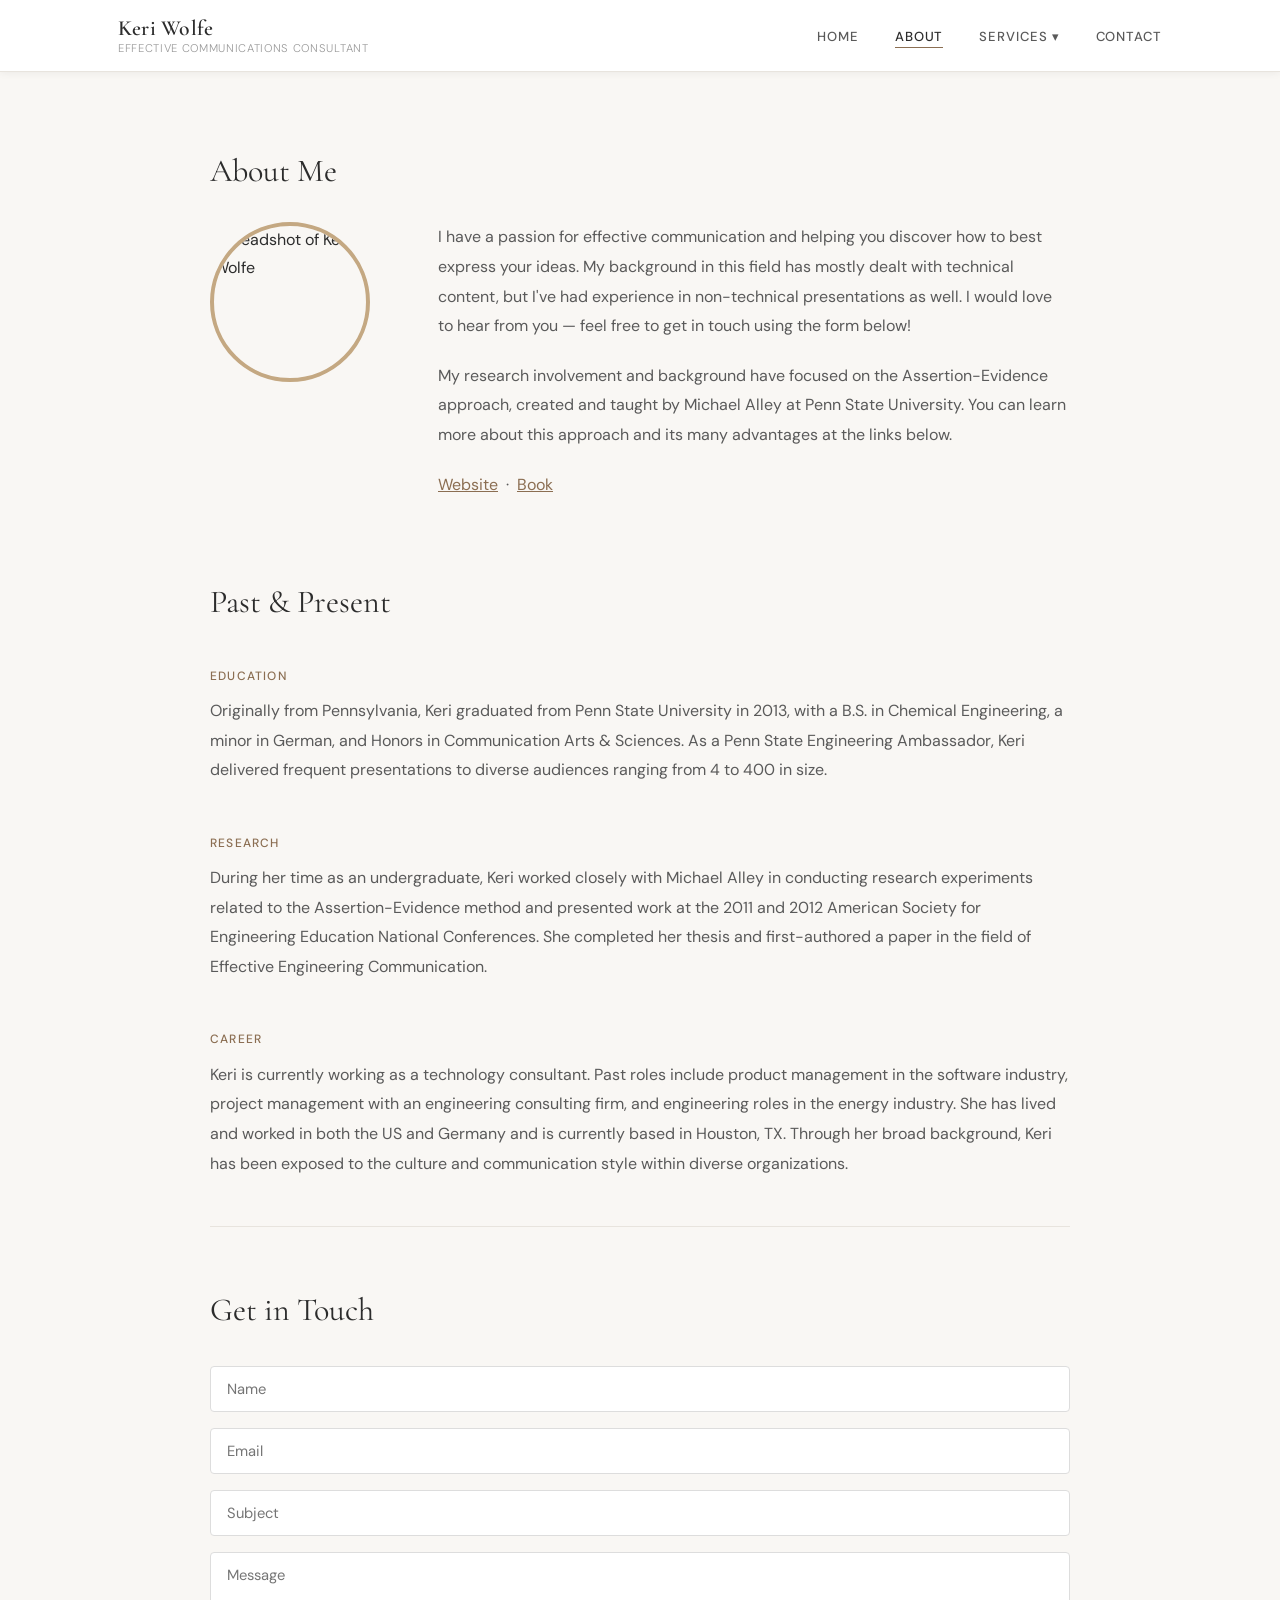
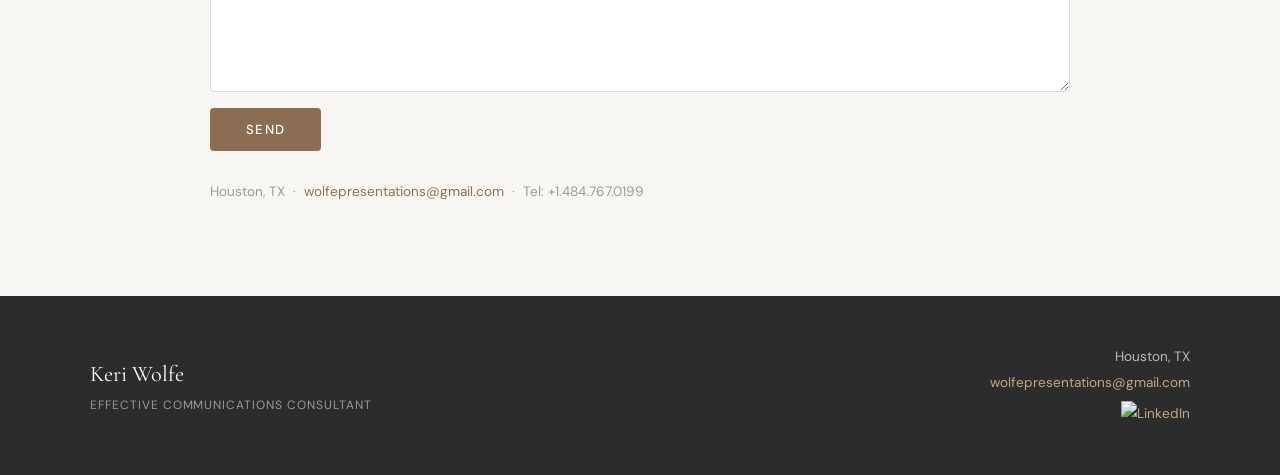
==== about.html @ 37415c22 "Add files via upload" ====
<!DOCTYPE html>
<html lang="en">
<head>
  <meta charset="UTF-8" />
  <meta name="viewport" content="width=device-width, initial-scale=1.0"/>
  <title>About | Keri Wolfe</title>
  <link rel="preconnect" href="https://fonts.googleapis.com">
  <link href="https://fonts.googleapis.com/css2?family=Cormorant+Garamond:ital,wght@0,300;0,400;0,600;1,300;1,400&family=DM+Sans:wght@300;400;500&display=swap" rel="stylesheet">
  <link rel="stylesheet" href="style.css">
</head>
<body>

  <nav id="navbar">
    <div class="nav-inner">
      <a href="index.html" class="nav-brand">
        <span class="brand-name">Keri Wolfe</span>
        <span class="brand-tagline">Effective communications consultant</span>
      </a>
      <button class="hamburger" id="hamburger" aria-label="Toggle menu">&#9776;</button>
      <ul class="nav-links" id="nav-links">
        <li><a href="index.html">Home</a></li>
        <li><a href="about.html" class="active">About</a></li>
        <li class="dropdown">
          <a href="services.html">Services ▾</a>
          <ul class="dropdown-menu">
            <li><a href="workshops.html">Workshops</a></li>
            <li><a href="presentation-creation.html">Presentation Creation</a></li>
            <li><a href="slide-makeovers.html">Slide Makeovers</a></li>
          </ul>
        </li>
        <li><a href="contact.html">Contact</a></li>
      </ul>
    </div>
  </nav>

  <div style="margin-top: var(--nav-height);"></div>

  <main class="container page-content">
    <h2>About Me</h2>

    <div class="about-grid">
      <div>
        <img src="https://static.wixstatic.com/media/5cd1aa_509d4fd16a48475eb5dd1df3bbd1c419.jpg/v1/crop/x_352,y_408,w_177,h_176/fill/w_175,h_170,al_c,q_80,usm_0.66_1.00_0.01,enc_avif,quality_auto/5cd1aa_509d4fd16a48475eb5dd1df3bbd1c419.jpg" alt="Headshot of Keri Wolfe" />
      </div>
      <div>
        <p>I have a passion for effective communication and helping you discover how to best express your ideas. My background in this field has mostly dealt with technical content, but I've had experience in non-technical presentations as well. I would love to hear from you — feel free to get in touch using the form below!</p>
        <p style="margin-top:16px;">My research involvement and background have focused on the Assertion-Evidence approach, created and taught by Michael Alley at Penn State University. You can learn more about this approach and its many advantages at the links below.</p>
        <p style="margin-top:16px;">
          <a href="http://www.writing.engr.psu.edu/slides.html" target="_blank" class="text-link">Website</a> &nbsp;·&nbsp;
          <a href="http://amzn.com/1441982787" target="_blank" class="text-link">Book</a>
        </p>
      </div>
    </div>

    <h2 style="margin-bottom:36px;">Past &amp; Present</h2>

    <div class="section-block">
      <h4>Education</h4>
      <p>Originally from Pennsylvania, Keri graduated from Penn State University in 2013, with a B.S. in Chemical Engineering, a minor in German, and Honors in Communication Arts &amp; Sciences. As a Penn State Engineering Ambassador, Keri delivered frequent presentations to diverse audiences ranging from 4 to 400 in size.</p>
    </div>

    <div class="section-block">
      <h4>Research</h4>
      <p>During her time as an undergraduate, Keri worked closely with Michael Alley in conducting research experiments related to the Assertion-Evidence method and presented work at the 2011 and 2012 American Society for Engineering Education National Conferences. She completed her thesis and first-authored a paper in the field of Effective Engineering Communication.</p>
    </div>

    <div class="section-block">
      <h4>Career</h4>
      <p>Keri is currently working as a technology consultant. Past roles include product management in the software industry, project management with an engineering consulting firm, and engineering roles in the energy industry. She has lived and worked in both the US and Germany and is currently based in Houston, TX. Through her broad background, Keri has been exposed to the culture and communication style within diverse organizations.</p>
    </div>

    <div style="border-top: 1px solid #e8e4de; padding-top: 56px; margin-top: 16px;">
      <h2 style="margin-bottom:28px;">Get in Touch</h2>
      <form class="contact-form" id="contact-form" onsubmit="handleSubmit(event)">
        <input type="text" name="name" placeholder="Name" required />
        <input type="email" name="email" placeholder="Email" required />
        <input type="text" name="subject" placeholder="Subject" />
        <textarea name="message" placeholder="Message" required></textarea>
        <div class="form-success" id="form-success">✓ Message received! I'll be in touch soon.</div>
        <button type="submit" class="btn">Send</button>
      </form>
      <p style="margin-top:28px; color:var(--light); font-size:0.85rem;">
        Houston, TX &nbsp;·&nbsp; <a href="mailto:wolfepresentations@gmail.com" style="color:var(--accent);">wolfepresentations@gmail.com</a> &nbsp;·&nbsp; Tel: +1.484.767.0199
      </p>
    </div>
  </main>

  <footer>
    <div class="footer-inner">
      <div class="footer-brand">
        <p class="footer-name">Keri Wolfe</p>
        <p class="footer-title">Effective Communications Consultant</p>
      </div>
      <div class="footer-info">
        <p>Houston, TX</p>
        <p><a href="mailto:wolfepresentations@gmail.com">wolfepresentations@gmail.com</a></p>
        <a href="https://www.linkedin.com/in/keriwolfe" target="_blank" rel="noopener" class="linkedin-link">
          <img src="https://static.wixstatic.com/media/48a2a42b19814efaa824450f23e8a253.png/v1/fill/w_30,h_30,al_c,q_85,usm_0.66_1.00_0.01,enc_avif,quality_auto/48a2a42b19814efaa824450f23e8a253.png" alt="LinkedIn" width="24" height="24" />
        </a>
      </div>
    </div>
  </footer>

  <script src="nav.js"></script>
  <script>
    function handleSubmit(e) {
      e.preventDefault();
      document.getElementById('form-success').style.display = 'block';
      e.target.reset();
    }
  </script>
</body>
</html>
---- style.css ----
/* =============================================
   Keri Wolfe – Global Styles
   ============================================= */

*, *::before, *::after { box-sizing: border-box; margin: 0; padding: 0; }

:root {
  --cream: #f9f7f4;
  --charcoal: #2c2c2c;
  --mid: #5a5a5a;
  --light: #9a9a9a;
  --accent: #8b6e52;
  --accent-light: #c4a882;
  --white: #ffffff;
  --nav-height: 72px;
  --ff-display: 'Cormorant Garamond', Georgia, serif;
  --ff-body: 'DM Sans', sans-serif;
}

html { scroll-behavior: smooth; }

body {
  font-family: var(--ff-body);
  color: var(--charcoal);
  background: var(--cream);
  font-size: 16px;
  line-height: 1.7;
}

a { color: inherit; text-decoration: none; }
img { max-width: 100%; display: block; }

.container {
  max-width: 860px;
  margin: 0 auto;
  padding: 0 24px;
}

/* =============================================
   NAVBAR
   ============================================= */

#navbar {
  position: fixed;
  top: 0; left: 0; right: 0;
  height: var(--nav-height);
  background: var(--white);
  border-bottom: 1px solid #e8e4de;
  z-index: 1000;
  box-shadow: 0 1px 8px rgba(0,0,0,0.06);
}

.nav-inner {
  max-width: 1100px;
  margin: 0 auto;
  padding: 0 28px;
  height: 100%;
  display: flex;
  align-items: center;
  justify-content: space-between;
}

.nav-brand {
  display: flex;
  flex-direction: column;
  line-height: 1.2;
}
.brand-name {
  font-family: var(--ff-display);
  font-size: 1.35rem;
  font-weight: 600;
  color: var(--charcoal);
  letter-spacing: 0.01em;
}
.brand-tagline {
  font-size: 0.7rem;
  color: var(--light);
  font-weight: 300;
  letter-spacing: 0.06em;
  text-transform: uppercase;
}

.nav-links {
  list-style: none;
  display: flex;
  gap: 36px;
  align-items: center;
}
.nav-links a {
  font-size: 0.82rem;
  font-weight: 500;
  letter-spacing: 0.07em;
  text-transform: uppercase;
  color: var(--mid);
  transition: color 0.2s;
  position: relative;
}
.nav-links a::after {
  content: '';
  position: absolute;
  bottom: -3px; left: 0;
  width: 0; height: 1px;
  background: var(--accent);
  transition: width 0.25s;
}
.nav-links a:hover, .nav-links a.active {
  color: var(--charcoal);
}
.nav-links a:hover::after, .nav-links a.active::after {
  width: 100%;
}

/* Dropdown */
.dropdown { position: relative; }
.dropdown-menu {
  display: none;
  position: absolute;
  top: calc(100% + 12px);
  left: -16px;
  background: var(--white);
  border: 1px solid #e8e4de;
  border-radius: 4px;
  min-width: 200px;
  box-shadow: 0 4px 20px rgba(0,0,0,0.08);
  list-style: none;
  padding: 8px 0;
  z-index: 100;
}
.dropdown-menu li a {
  display: block;
  padding: 8px 20px;
  font-size: 0.8rem;
  letter-spacing: 0.05em;
}
.dropdown-menu li a::after { display: none; }
.dropdown-menu li a:hover { background: var(--cream); color: var(--charcoal); }
.dropdown:hover .dropdown-menu { display: block; }

/* Hamburger */
.hamburger {
  display: none;
  background: none;
  border: none;
  font-size: 1.4rem;
  cursor: pointer;
  color: var(--charcoal);
}

/* =============================================
   HERO
   ============================================= */

.hero {
  margin-top: var(--nav-height);
  position: relative;
  height: 520px;
  overflow: hidden;
}
.hero-image-wrap {
  position: absolute;
  inset: 0;
}
.hero-image-wrap img {
  width: 100%; height: 100%;
  object-fit: cover;
  object-position: center;
}
.hero-overlay {
  position: absolute;
  inset: 0;
  background: linear-gradient(to bottom, rgba(0,0,0,0.28) 0%, rgba(0,0,0,0.55) 100%);
}
.hero-text {
  position: absolute;
  inset: 0;
  display: flex;
  align-items: center;
  justify-content: center;
  text-align: center;
}
.hero-text h1 {
  font-family: var(--ff-display);
  font-size: clamp(2.8rem, 6vw, 5rem);
  font-weight: 300;
  color: var(--white);
  letter-spacing: 0.02em;
  line-height: 1.1;
  text-shadow: 0 2px 12px rgba(0,0,0,0.3);
}
.hero-text h1 em {
  font-style: italic;
  color: var(--accent-light);
}

/* =============================================
   PAGE HEADER (inner pages)
   ============================================= */

.page-header {
  margin-top: var(--nav-height);
  position: relative;
  height: 300px;
  overflow: hidden;
}
.page-header img {
  width: 100%; height: 100%;
  object-fit: cover;
}
.page-header-overlay {
  position: absolute; inset: 0;
  background: rgba(0,0,0,0.45);
  display: flex;
  align-items: center;
  justify-content: center;
}
.page-header-overlay h1 {
  font-family: var(--ff-display);
  font-size: clamp(2rem, 5vw, 3.5rem);
  font-weight: 300;
  color: var(--white);
  letter-spacing: 0.04em;
}

/* =============================================
   SECTIONS
   ============================================= */

.intro {
  padding: 64px 0;
  text-align: center;
}
.intro p {
  font-size: 1.08rem;
  color: var(--mid);
  max-width: 700px;
  margin: 0 auto;
  line-height: 1.85;
}

.what-i-do {
  padding: 0 0 72px;
  text-align: center;
}
.what-i-do h2 {
  font-family: var(--ff-display);
  font-size: 2rem;
  font-weight: 400;
  margin-bottom: 20px;
  color: var(--charcoal);
}
.what-i-do p {
  color: var(--mid);
  line-height: 1.85;
}

/* Service Cards */
.service-cards {
  background: var(--white);
  padding: 72px 24px;
}
.cards-grid {
  display: grid;
  grid-template-columns: repeat(3, 1fr);
  gap: 28px;
}
.card {
  display: block;
  border-radius: 4px;
  overflow: hidden;
  box-shadow: 0 2px 12px rgba(0,0,0,0.07);
  transition: transform 0.25s, box-shadow 0.25s;
  background: var(--white);
}
.card:hover {
  transform: translateY(-4px);
  box-shadow: 0 8px 28px rgba(0,0,0,0.12);
}
.card img {
  width: 100%;
  height: 180px;
  object-fit: cover;
}
.card span {
  display: block;
  padding: 14px 18px;
  font-size: 0.82rem;
  font-weight: 500;
  letter-spacing: 0.07em;
  text-transform: uppercase;
  color: var(--charcoal);
  text-align: center;
}

/* =============================================
   INNER PAGE CONTENT
   ============================================= */

.page-content {
  padding: 72px 0;
}
.page-content h2 {
  font-family: var(--ff-display);
  font-size: 2rem;
  font-weight: 400;
  margin-bottom: 24px;
}
.page-content p {
  color: var(--mid);
  line-height: 1.85;
  margin-bottom: 20px;
}
.page-content a.text-link {
  color: var(--accent);
  text-decoration: underline;
}

/* Pullquote */
.pullquote {
  border-left: 3px solid var(--accent-light);
  padding: 20px 28px;
  margin: 40px 0;
  background: var(--white);
  border-radius: 0 4px 4px 0;
}
.pullquote p {
  font-family: var(--ff-display);
  font-size: 1.2rem;
  font-style: italic;
  color: var(--charcoal);
  margin: 0 0 8px;
  line-height: 1.6;
}
.pullquote cite {
  font-size: 0.78rem;
  color: var(--light);
  letter-spacing: 0.05em;
  text-transform: uppercase;
}

/* About layout */
.about-grid {
  display: grid;
  grid-template-columns: 180px 1fr;
  gap: 48px;
  align-items: start;
  margin-bottom: 56px;
}
.about-grid img {
  border-radius: 50%;
  width: 160px;
  height: 160px;
  object-fit: cover;
  border: 4px solid var(--accent-light);
}
.section-block {
  margin-bottom: 48px;
}
.section-block h3 {
  font-family: var(--ff-display);
  font-size: 1.4rem;
  font-weight: 400;
  margin-bottom: 6px;
  color: var(--charcoal);
}
.section-block h4 {
  font-size: 0.75rem;
  letter-spacing: 0.1em;
  text-transform: uppercase;
  color: var(--accent);
  margin-bottom: 10px;
  font-weight: 500;
}
.section-block p {
  color: var(--mid);
  line-height: 1.85;
}

/* Services overview */
.services-grid {
  display: grid;
  grid-template-columns: repeat(3, 1fr);
  gap: 24px;
  margin-top: 40px;
}
.service-tile {
  background: var(--white);
  border-radius: 4px;
  overflow: hidden;
  box-shadow: 0 2px 12px rgba(0,0,0,0.07);
  transition: transform 0.25s, box-shadow 0.25s;
}
.service-tile:hover {
  transform: translateY(-4px);
  box-shadow: 0 8px 24px rgba(0,0,0,0.11);
}
.service-tile img {
  width: 100%; height: 160px;
  object-fit: cover;
}
.service-tile-body {
  padding: 18px;
}
.service-tile-body h3 {
  font-family: var(--ff-display);
  font-size: 1.1rem;
  font-weight: 600;
  margin-bottom: 6px;
}
.service-tile-body a {
  font-size: 0.78rem;
  color: var(--accent);
  text-transform: uppercase;
  letter-spacing: 0.07em;
  font-weight: 500;
}

/* Slide makeovers before/after */
.makeover-wrap {
  display: grid;
  grid-template-columns: 1fr 1fr;
  gap: 24px;
  margin-top: 32px;
}
.makeover-box {
  background: var(--white);
  border-radius: 4px;
  padding: 20px;
  box-shadow: 0 2px 12px rgba(0,0,0,0.07);
}
.makeover-box h4 {
  font-size: 0.75rem;
  text-transform: uppercase;
  letter-spacing: 0.1em;
  color: var(--accent);
  margin-bottom: 12px;
  font-weight: 500;
}
.makeover-box img {
  width: 100%;
  border-radius: 2px;
}

/* =============================================
   CONTACT PAGE
   ============================================= */

.contact-layout {
  display: grid;
  grid-template-columns: 1fr 1.6fr;
  gap: 64px;
  padding: 72px 0;
}
.contact-info h2 {
  font-family: var(--ff-display);
  font-size: 2rem;
  font-weight: 400;
  margin-bottom: 20px;
}
.contact-info p {
  color: var(--mid);
  line-height: 1.85;
  margin-bottom: 24px;
}
.contact-detail {
  font-size: 0.9rem;
  color: var(--mid);
  margin-bottom: 8px;
}
.contact-detail a { color: var(--accent); }

.contact-form {
  display: flex;
  flex-direction: column;
  gap: 16px;
}
.contact-form input,
.contact-form textarea {
  width: 100%;
  padding: 12px 16px;
  border: 1px solid #ddd;
  border-radius: 4px;
  font-family: var(--ff-body);
  font-size: 0.92rem;
  background: var(--white);
  color: var(--charcoal);
  transition: border-color 0.2s;
  outline: none;
}
.contact-form input:focus,
.contact-form textarea:focus {
  border-color: var(--accent);
}
.contact-form textarea { min-height: 140px; resize: vertical; }
.btn {
  display: inline-block;
  background: var(--accent);
  color: var(--white);
  padding: 13px 36px;
  border: none;
  border-radius: 4px;
  font-family: var(--ff-body);
  font-size: 0.82rem;
  font-weight: 500;
  letter-spacing: 0.1em;
  text-transform: uppercase;
  cursor: pointer;
  transition: background 0.2s;
  width: fit-content;
}
.btn:hover { background: #7a5e42; }
.form-success {
  display: none;
  color: #4a7c59;
  font-size: 0.9rem;
  font-weight: 500;
  padding: 12px;
  background: #eef6f1;
  border-radius: 4px;
}

/* =============================================
   FOOTER
   ============================================= */

footer {
  background: var(--charcoal);
  color: var(--white);
  padding: 48px 28px;
}
.footer-inner {
  max-width: 1100px;
  margin: 0 auto;
  display: flex;
  justify-content: space-between;
  align-items: center;
  flex-wrap: wrap;
  gap: 24px;
}
.footer-name {
  font-family: var(--ff-display);
  font-size: 1.4rem;
  font-weight: 400;
  margin-bottom: 2px;
}
.footer-title {
  font-size: 0.75rem;
  color: var(--light);
  text-transform: uppercase;
  letter-spacing: 0.08em;
}
.footer-info {
  text-align: right;
  font-size: 0.85rem;
  color: #bbb;
  line-height: 1.9;
}
.footer-info a { color: var(--accent-light); }
.linkedin-link img { display: inline; margin-top: 6px; }

/* =============================================
   RESPONSIVE
   ============================================= */

@media (max-width: 768px) {
  .hamburger { display: block; }
  .nav-links {
    display: none;
    flex-direction: column;
    position: absolute;
    top: var(--nav-height);
    left: 0; right: 0;
    background: var(--white);
    border-top: 1px solid #e8e4de;
    padding: 20px 28px 28px;
    gap: 16px;
    align-items: flex-start;
    box-shadow: 0 8px 20px rgba(0,0,0,0.08);
  }
  .nav-links.open { display: flex; }
  .dropdown-menu {
    position: static;
    box-shadow: none;
    border: none;
    padding: 6px 12px;
  }
  .dropdown:hover .dropdown-menu { display: none; }
  .dropdown.open .dropdown-menu { display: block; }

  .cards-grid, .services-grid {
    grid-template-columns: 1fr;
  }
  .about-grid {
    grid-template-columns: 1fr;
    text-align: center;
  }
  .about-grid img { margin: 0 auto; }
  .contact-layout {
    grid-template-columns: 1fr;
    gap: 40px;
  }
  .footer-info { text-align: left; }
  .makeover-wrap { grid-template-columns: 1fr; }
}
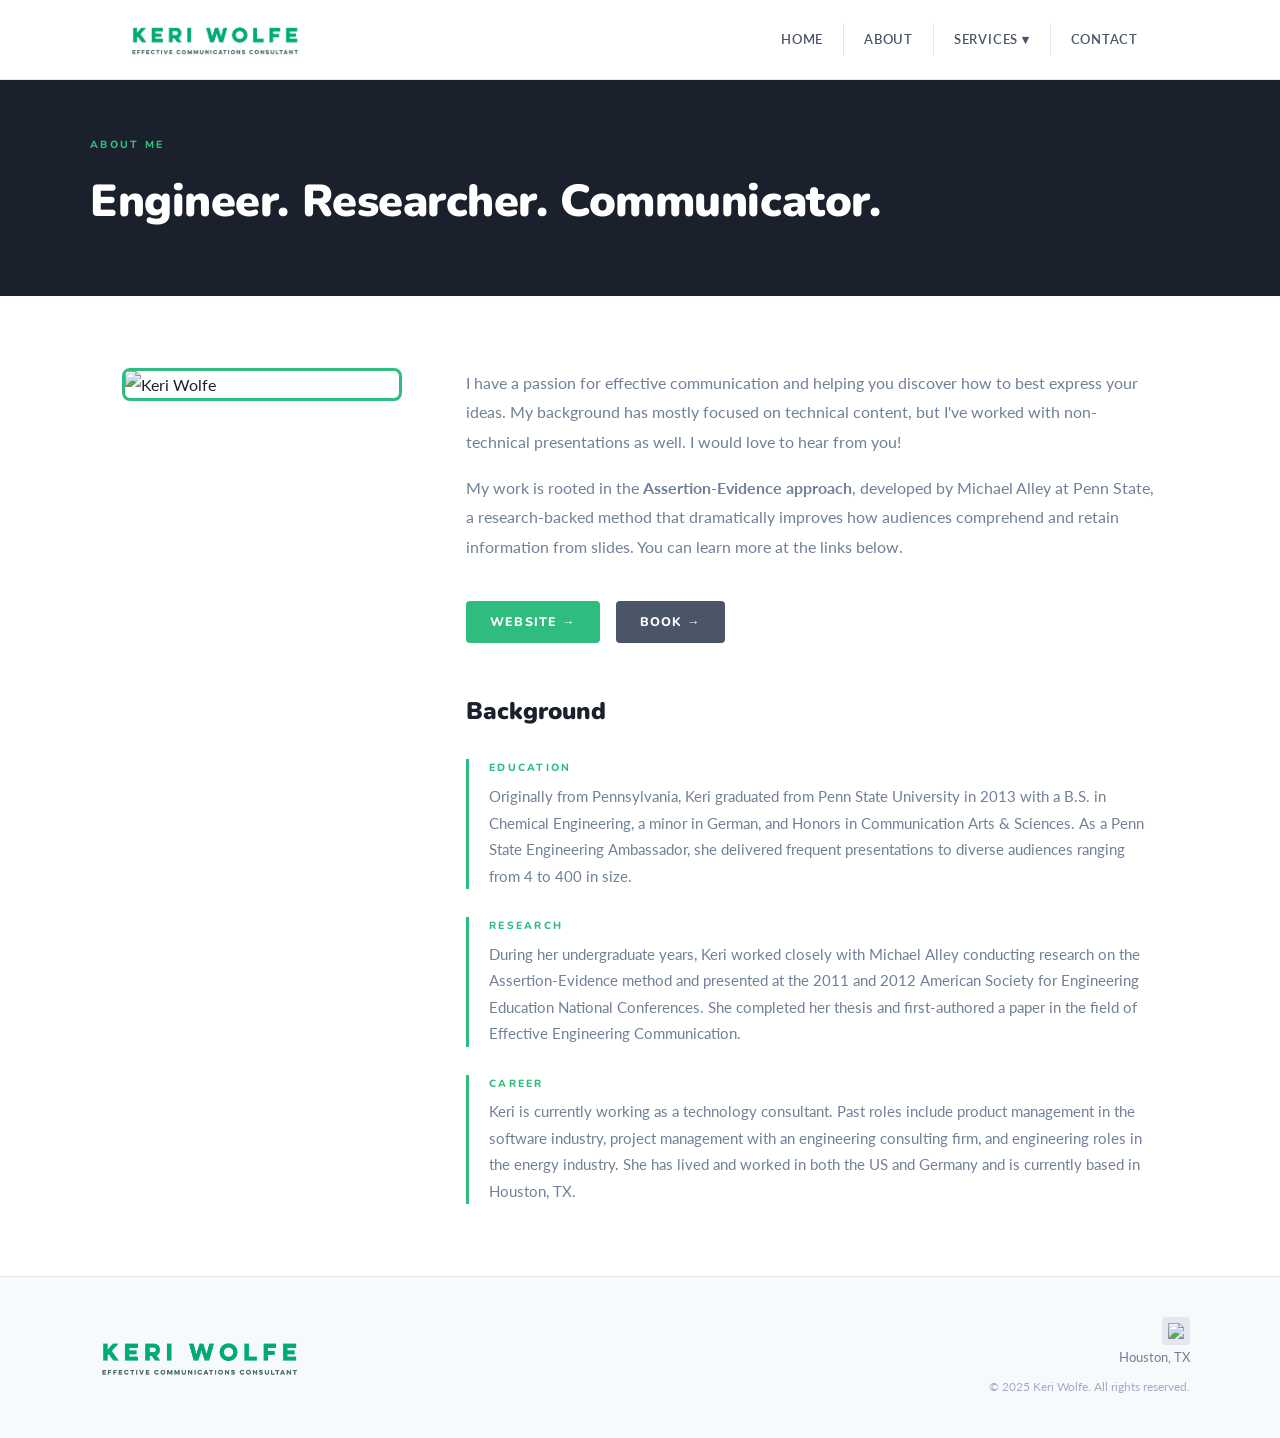
==== commit 08e06e7d: "Add files via upload" ====
--- a/about.html
+++ b/about.html
@@ -1,113 +1,85 @@
 <!DOCTYPE html>
 <html lang="en">
 <head>
-  <meta charset="UTF-8" />
-  <meta name="viewport" content="width=device-width, initial-scale=1.0"/>
-  <title>About | Keri Wolfe</title>
-  <link rel="preconnect" href="https://fonts.googleapis.com">
-  <link href="https://fonts.googleapis.com/css2?family=Cormorant+Garamond:ital,wght@0,300;0,400;0,600;1,300;1,400&family=DM+Sans:wght@300;400;500&display=swap" rel="stylesheet">
-  <link rel="stylesheet" href="style.css">
+<meta charset="UTF-8"/>
+<meta name="viewport" content="width=device-width, initial-scale=1.0"/>
+<title>About | Keri Wolfe</title>
+<link href="https://fonts.googleapis.com/css2?family=Nunito:wght@400;600;700;800;900&family=Lato:ital,wght@0,300;0,400;0,700;1,300&display=swap" rel="stylesheet">
+<link rel="stylesheet" href="/style.css">
 </head>
 <body>
+<nav id="nav">
+  <div class="nav-wrap">
+    <a href="/index.html"><img src="/logo.png" alt="Keri Wolfe" style="height:44px;width:auto;display:block"/></a>
+    <button class="hamburger" id="hamburger">&#9776;</button>
+    <ul class="nav-links" id="nav-links">
+      <li><a href="/index.html">Home</a></li>
+      <li><a href="/about.html">About</a></li>
+      <li class="dropdown">
+        <a href="/services.html">Services &#9662;</a>
+        <ul class="dropdown-menu">
+          <li><a href="/workshops.html">Workshops</a></li>
+          <li><a href="/presentation-creation.html">Presentation Creation</a></li>
+          <li><a href="/slide-makeovers.html">Slide Makeovers</a></li>
+        </ul>
+      </li>
+      <li><a href="/contact.html">Contact</a></li>
+    </ul>
+  </div>
+</nav>
 
-  <nav id="navbar">
-    <div class="nav-inner">
-      <a href="index.html" class="nav-brand">
-        <span class="brand-name">Keri Wolfe</span>
-        <span class="brand-tagline">Effective communications consultant</span>
-      </a>
-      <button class="hamburger" id="hamburger" aria-label="Toggle menu">&#9776;</button>
-      <ul class="nav-links" id="nav-links">
-        <li><a href="index.html">Home</a></li>
-        <li><a href="about.html" class="active">About</a></li>
-        <li class="dropdown">
-          <a href="services.html">Services ▾</a>
-          <ul class="dropdown-menu">
-            <li><a href="workshops.html">Workshops</a></li>
-            <li><a href="presentation-creation.html">Presentation Creation</a></li>
-            <li><a href="slide-makeovers.html">Slide Makeovers</a></li>
-          </ul>
-        </li>
-        <li><a href="contact.html">Contact</a></li>
-      </ul>
+<div class="page-hero">
+  <div class="page-hero-content">
+    <div class="section-label">About Me</div>
+    <h1 class="page-title">Engineer. Researcher. Communicator.</h1>
+  </div>
+</div>
+
+<section style="padding:72px 32px;max-width:1100px;margin:0 auto;display:grid;grid-template-columns:280px 1fr;gap:64px;align-items:start">
+  <div>
+    <img src="https://static.wixstatic.com/media/5cd1aa_509d4fd16a48475eb5dd1df3bbd1c419.jpg/v1/crop/x_352,y_408,w_177,h_176/fill/w_175,h_170,al_c,q_80,usm_0.66_1.00_0.01,enc_avif,quality_auto/5cd1aa_509d4fd16a48475eb5dd1df3bbd1c419.jpg" alt="Keri Wolfe" style="width:100%;border-radius:8px;border:3px solid var(--green)"/>
+  </div>
+  <div>
+    <p style="font-size:1rem;color:var(--mid);line-height:1.85;margin-bottom:16px">I have a passion for effective communication and helping you discover how to best express your ideas. My background has mostly focused on technical content, but I've worked with non-technical presentations as well. I would love to hear from you!</p>
+    <p style="font-size:1rem;color:var(--mid);line-height:1.85;margin-bottom:40px">My work is rooted in the <strong>Assertion-Evidence approach</strong>, developed by Michael Alley at Penn State, a research-backed method that dramatically improves how audiences comprehend and retain information from slides. You can learn more at the links below.</p>
+    <div style="display:flex;gap:16px;flex-wrap:wrap;margin-bottom:48px">
+      <a href="http://www.writing.engr.psu.edu/slides.html" target="_blank" class="btn-primary" style="font-size:0.78rem;padding:10px 24px">Website &rarr;</a>
+      <a href="http://amzn.com/1441982787" target="_blank" class="btn-primary" style="font-size:0.78rem;padding:10px 24px;background:var(--slate)">Book &rarr;</a>
     </div>
-  </nav>
 
-  <div style="margin-top: var(--nav-height);"></div>
+    <h2 style="font-family:'Nunito',sans-serif;font-size:1.5rem;font-weight:900;color:var(--charcoal);margin-bottom:28px">Background</h2>
 
-  <main class="container page-content">
-    <h2>About Me</h2>
-
-    <div class="about-grid">
-      <div>
-        <img src="https://static.wixstatic.com/media/5cd1aa_509d4fd16a48475eb5dd1df3bbd1c419.jpg/v1/crop/x_352,y_408,w_177,h_176/fill/w_175,h_170,al_c,q_80,usm_0.66_1.00_0.01,enc_avif,quality_auto/5cd1aa_509d4fd16a48475eb5dd1df3bbd1c419.jpg" alt="Headshot of Keri Wolfe" />
+    <div style="display:flex;flex-direction:column;gap:28px">
+      <div style="padding-left:20px;border-left:3px solid var(--green)">
+        <div class="section-label" style="margin-bottom:6px">Education</div>
+        <p style="font-size:0.92rem;color:var(--mid);line-height:1.8">Originally from Pennsylvania, Keri graduated from Penn State University in 2013 with a B.S. in Chemical Engineering, a minor in German, and Honors in Communication Arts &amp; Sciences. As a Penn State Engineering Ambassador, she delivered frequent presentations to diverse audiences ranging from 4 to 400 in size.</p>
       </div>
-      <div>
-        <p>I have a passion for effective communication and helping you discover how to best express your ideas. My background in this field has mostly dealt with technical content, but I've had experience in non-technical presentations as well. I would love to hear from you — feel free to get in touch using the form below!</p>
-        <p style="margin-top:16px;">My research involvement and background have focused on the Assertion-Evidence approach, created and taught by Michael Alley at Penn State University. You can learn more about this approach and its many advantages at the links below.</p>
-        <p style="margin-top:16px;">
-          <a href="http://www.writing.engr.psu.edu/slides.html" target="_blank" class="text-link">Website</a> &nbsp;·&nbsp;
-          <a href="http://amzn.com/1441982787" target="_blank" class="text-link">Book</a>
-        </p>
+      <div style="padding-left:20px;border-left:3px solid var(--green)">
+        <div class="section-label" style="margin-bottom:6px">Research</div>
+        <p style="font-size:0.92rem;color:var(--mid);line-height:1.8">During her undergraduate years, Keri worked closely with Michael Alley conducting research on the Assertion-Evidence method and presented at the 2011 and 2012 American Society for Engineering Education National Conferences. She completed her thesis and first-authored a paper in the field of Effective Engineering Communication.</p>
+      </div>
+      <div style="padding-left:20px;border-left:3px solid var(--green)">
+        <div class="section-label" style="margin-bottom:6px">Career</div>
+        <p style="font-size:0.92rem;color:var(--mid);line-height:1.8">Keri is currently working as a technology consultant. Past roles include product management in the software industry, project management with an engineering consulting firm, and engineering roles in the energy industry. She has lived and worked in both the US and Germany and is currently based in Houston, TX.</p>
       </div>
     </div>
+  </div>
+</section>
 
-    <h2 style="margin-bottom:36px;">Past &amp; Present</h2>
-
-    <div class="section-block">
-      <h4>Education</h4>
-      <p>Originally from Pennsylvania, Keri graduated from Penn State University in 2013, with a B.S. in Chemical Engineering, a minor in German, and Honors in Communication Arts &amp; Sciences. As a Penn State Engineering Ambassador, Keri delivered frequent presentations to diverse audiences ranging from 4 to 400 in size.</p>
-    </div>
-
-    <div class="section-block">
-      <h4>Research</h4>
-      <p>During her time as an undergraduate, Keri worked closely with Michael Alley in conducting research experiments related to the Assertion-Evidence method and presented work at the 2011 and 2012 American Society for Engineering Education National Conferences. She completed her thesis and first-authored a paper in the field of Effective Engineering Communication.</p>
-    </div>
-
-    <div class="section-block">
-      <h4>Career</h4>
-      <p>Keri is currently working as a technology consultant. Past roles include product management in the software industry, project management with an engineering consulting firm, and engineering roles in the energy industry. She has lived and worked in both the US and Germany and is currently based in Houston, TX. Through her broad background, Keri has been exposed to the culture and communication style within diverse organizations.</p>
-    </div>
-
-    <div style="border-top: 1px solid #e8e4de; padding-top: 56px; margin-top: 16px;">
-      <h2 style="margin-bottom:28px;">Get in Touch</h2>
-      <form class="contact-form" id="contact-form" onsubmit="handleSubmit(event)">
-        <input type="text" name="name" placeholder="Name" required />
-        <input type="email" name="email" placeholder="Email" required />
-        <input type="text" name="subject" placeholder="Subject" />
-        <textarea name="message" placeholder="Message" required></textarea>
-        <div class="form-success" id="form-success">✓ Message received! I'll be in touch soon.</div>
-        <button type="submit" class="btn">Send</button>
-      </form>
-      <p style="margin-top:28px; color:var(--light); font-size:0.85rem;">
-        Houston, TX &nbsp;·&nbsp; <a href="mailto:wolfepresentations@gmail.com" style="color:var(--accent);">wolfepresentations@gmail.com</a> &nbsp;·&nbsp; Tel: +1.484.767.0199
-      </p>
-    </div>
-  </main>
-
-  <footer>
-    <div class="footer-inner">
-      <div class="footer-brand">
-        <p class="footer-name">Keri Wolfe</p>
-        <p class="footer-title">Effective Communications Consultant</p>
-      </div>
-      <div class="footer-info">
-        <p>Houston, TX</p>
-        <p><a href="mailto:wolfepresentations@gmail.com">wolfepresentations@gmail.com</a></p>
-        <a href="https://www.linkedin.com/in/keriwolfe" target="_blank" rel="noopener" class="linkedin-link">
-          <img src="https://static.wixstatic.com/media/48a2a42b19814efaa824450f23e8a253.png/v1/fill/w_30,h_30,al_c,q_85,usm_0.66_1.00_0.01,enc_avif,quality_auto/48a2a42b19814efaa824450f23e8a253.png" alt="LinkedIn" width="24" height="24" />
+<footer>
+  <div class="footer-wrap">
+    <a href="/index.html"><img src="/logo.png" alt="Keri Wolfe" style="height:52px;width:auto;display:block"/></a>
+    <div class="footer-right">
+      <div class="footer-li">
+        <a href="https://www.linkedin.com/in/keriwolfe" target="_blank" class="li-icon">
+          <img src="https://static.wixstatic.com/media/48a2a42b19814efaa824450f23e8a253.png/v1/fill/w_30,h_30,al_c,q_85,usm_0.66_1.00_0.01,enc_avif,quality_auto/48a2a42b19814efaa824450f23e8a253.png" alt="LinkedIn"/>
         </a>
       </div>
+      <div>Houston, TX</div>
+      <div style="margin-top:6px;color:var(--light);font-size:0.72rem">&copy; 2025 Keri Wolfe. All rights reserved.</div>
     </div>
-  </footer>
-
-  <script src="nav.js"></script>
-  <script>
-    function handleSubmit(e) {
-      e.preventDefault();
-      document.getElementById('form-success').style.display = 'block';
-      e.target.reset();
-    }
-  </script>
+  </div>
+</footer>
+<script src="/nav.js"></script>
 </body>
 </html>
--- a/style.css
+++ b/style.css
@@ -1,603 +1,159 @@
-/* =============================================
-   Keri Wolfe – Global Styles
-   ============================================= */
 
-*, *::before, *::after { box-sizing: border-box; margin: 0; padding: 0; }
+*,*::before,*::after{box-sizing:border-box;margin:0;padding:0}
+:root{
+  --green:#2ebd7e;
+  --green-dark:#25a46c;
+  --green-light:#e8f8f0;
+  --slate:#4a5568;
+  --charcoal:#1a202c;
+  --mid:#718096;
+  --light:#a0aec0;
+  --border:#e2e8f0;
+  --bg:#ffffff;
+  --bg2:#f7fafc;
+  --nav-h:80px;
+}
+html{scroll-behavior:smooth}
+body{font-family:'Lato',sans-serif;color:var(--charcoal);background:var(--bg);font-size:16px;line-height:1.7}
+a{color:inherit;text-decoration:none}
+img{max-width:100%;display:block}
 
-:root {
-  --cream: #f9f7f4;
-  --charcoal: #2c2c2c;
-  --mid: #5a5a5a;
-  --light: #9a9a9a;
-  --accent: #8b6e52;
-  --accent-light: #c4a882;
-  --white: #ffffff;
-  --nav-height: 72px;
-  --ff-display: 'Cormorant Garamond', Georgia, serif;
-  --ff-body: 'DM Sans', sans-serif;
+/*  NAV  */
+#nav{position:fixed;top:0;left:0;right:0;height:var(--nav-h);background:rgba(255,255,255,0.97);backdrop-filter:blur(8px);border-bottom:1px solid var(--border);z-index:100}
+.nav-wrap{max-width:1100px;margin:0 auto;padding:0 32px;height:100%;display:flex;align-items:center;justify-content:space-between}
+.logo{display:flex;flex-direction:column;gap:2px;cursor:pointer}
+.logo-name{font-family:'Nunito',sans-serif;font-size:1.55rem;font-weight:900;color:var(--green);letter-spacing:0.18em;text-transform:uppercase;line-height:1}
+.logo-sub{font-family:'Nunito',sans-serif;font-size:0.55rem;font-weight:700;color:var(--slate);letter-spacing:0.28em;text-transform:uppercase}
+.nav-links{display:flex;align-items:center;gap:0;list-style:none}
+.nav-links li{border-left:1px solid var(--border)}
+.nav-links li:first-child{border-left:none}
+.nav-links a{display:block;padding:6px 20px;font-size:0.8rem;font-weight:600;letter-spacing:0.06em;text-transform:uppercase;color:var(--slate);transition:color .2s}
+.nav-links a:hover,.nav-links a.active{color:var(--green)}
+.dropdown{position:relative}
+.dropdown-menu{display:none;position:absolute;top:calc(100% + 8px);left:0;background:#fff;border:1px solid var(--border);border-radius:6px;min-width:210px;box-shadow:0 8px 24px rgba(0,0,0,0.08);list-style:none;padding:6px 0;z-index:200}
+.dropdown-menu li{border:none}
+.dropdown-menu a{padding:10px 20px;font-size:0.78rem;color:var(--slate);display:block;letter-spacing:0.04em;text-transform:none;font-weight:400}
+.dropdown-menu a:hover{color:var(--green);background:var(--green-light)}
+.dropdown:hover .dropdown-menu{display:block}
+.hamburger{display:none;background:none;border:none;font-size:1.5rem;cursor:pointer;color:var(--charcoal)}
+
+/*  HERO  */
+.hero{margin-top:var(--nav-h);position:relative;height:520px;overflow:hidden}
+.hero img{width:100%;height:100%;object-fit:cover;object-position:center 30%}
+.hero-overlay{position:absolute;inset:0;background:linear-gradient(135deg,rgba(26,32,44,0.72) 0%,rgba(46,189,126,0.18) 100%)}
+.hero-content{position:absolute;inset:0;display:flex;flex-direction:column;justify-content:center;padding:0 64px}
+.hero-tag{display:inline-block;background:var(--green);color:#fff;font-family:'Nunito',sans-serif;font-size:0.65rem;font-weight:800;letter-spacing:0.2em;text-transform:uppercase;padding:6px 16px;border-radius:2px;margin-bottom:20px;width:fit-content}
+.hero-headline{font-family:'Nunito',sans-serif;font-size:clamp(2.2rem,5vw,3.8rem);font-weight:900;color:#fff;line-height:1.1;letter-spacing:-0.01em;max-width:580px}
+.hero-headline em{color:var(--green);font-style:normal}
+.hero-sub{margin-top:20px;color:rgba(255,255,255,0.82);font-size:1rem;font-weight:300;max-width:480px;line-height:1.7}
+.hero-cta{margin-top:32px;display:flex;gap:14px;flex-wrap:wrap}
+.btn-primary{background:var(--green);color:#fff;padding:13px 32px;border-radius:4px;font-family:'Nunito',sans-serif;font-size:0.82rem;font-weight:800;letter-spacing:0.1em;text-transform:uppercase;transition:background .2s,transform .15s;display:inline-block}
+.btn-primary:hover{background:var(--green-dark);transform:translateY(-1px)}
+.btn-outline{border:2px solid rgba(255,255,255,0.6);color:#fff;padding:11px 28px;border-radius:4px;font-family:'Nunito',sans-serif;font-size:0.82rem;font-weight:700;letter-spacing:0.1em;text-transform:uppercase;transition:border-color .2s,background .2s;display:inline-block}
+.btn-outline:hover{border-color:#fff;background:rgba(255,255,255,0.1)}
+
+/*  SERVICE CARDS  */
+.services-strip{background:var(--bg);padding:72px 32px}
+.section-label{font-family:'Nunito',sans-serif;font-size:0.65rem;font-weight:800;letter-spacing:0.22em;text-transform:uppercase;color:var(--green);margin-bottom:10px}
+.section-title{font-family:'Nunito',sans-serif;font-size:1.9rem;font-weight:900;color:var(--charcoal);letter-spacing:-0.01em;margin-bottom:48px}
+.cards{max-width:1100px;margin:0 auto;display:grid;grid-template-columns:repeat(3,1fr);gap:28px}
+.card{background:#fff;border:1px solid var(--border);border-radius:8px;overflow:hidden;transition:transform .25s,box-shadow .25s}
+.card:hover{transform:translateY(-5px);box-shadow:0 16px 40px rgba(46,189,126,0.12)}
+.card-img{height:200px;overflow:hidden}
+.card-img img{width:100%;height:100%;object-fit:cover;transition:transform .4s}
+.card:hover .card-img img{transform:scale(1.04)}
+.card-body{padding:24px}
+.card-icon{width:40px;height:40px;background:var(--green-light);border-radius:8px;display:flex;align-items:center;justify-content:center;font-size:1.1rem;margin-bottom:14px}
+.card-title{font-family:'Nunito',sans-serif;font-size:1.05rem;font-weight:800;color:var(--charcoal);margin-bottom:8px}
+.card-desc{font-size:0.88rem;color:var(--mid);line-height:1.7}
+.card-link{display:inline-block;margin-top:14px;font-size:0.78rem;font-weight:700;color:var(--green);letter-spacing:0.06em;text-transform:uppercase}
+.card-link:hover{text-decoration:underline}
+
+/*  ABOUT STRIP  */
+.about-strip{background:var(--bg2);padding:80px 32px}
+.about-inner{max-width:1100px;margin:0 auto;display:grid;grid-template-columns:1fr 1.4fr;gap:72px;align-items:center}
+.about-img-wrap{position:relative}
+.about-img-wrap img{border-radius:8px;width:100%;object-fit:cover;aspect-ratio:4/3}
+.about-accent{position:absolute;bottom:-16px;right:-16px;width:120px;height:120px;background:var(--green);border-radius:8px;z-index:-1}
+.about-text .section-label{margin-bottom:8px}
+.about-text h2{font-family:'Nunito',sans-serif;font-size:1.9rem;font-weight:900;color:var(--charcoal);letter-spacing:-0.01em;margin-bottom:20px;line-height:1.15}
+.about-text p{font-size:0.95rem;color:var(--mid);line-height:1.8;margin-bottom:16px}
+.about-creds{margin-top:28px;display:flex;flex-direction:column;gap:14px}
+
+
+.about-creds p{font-size:0.88rem;color:var(--mid);line-height:1.7}
+.about-creds strong{color:var(--charcoal);font-weight:700}
+
+/*  TESTIMONIAL  */
+.testimonial-strip{background:var(--green);padding:64px 32px;text-align:center}
+.testimonial-strip blockquote{max-width:760px;margin:0 auto;font-family:'Lato',sans-serif;font-size:1.25rem;font-style:italic;font-weight:300;color:#fff;line-height:1.7}
+.testimonial-strip cite{display:block;margin-top:20px;font-size:0.78rem;font-weight:700;letter-spacing:0.14em;text-transform:uppercase;color:rgba(255,255,255,0.7);font-style:normal}
+
+/*  CONTACT  */
+.contact-strip{background:var(--bg);padding:80px 32px}
+.contact-inner{max-width:1100px;margin:0 auto;display:grid;grid-template-columns:1fr 1.4fr;gap:72px;align-items:start}
+.contact-info h2{font-family:'Nunito',sans-serif;font-size:1.9rem;font-weight:900;color:var(--charcoal);letter-spacing:-0.01em;margin-bottom:16px}
+.contact-info p{font-size:0.92rem;color:var(--mid);line-height:1.8;margin-bottom:24px}
+.contact-detail{display:flex;align-items:baseline;gap:12px;font-size:0.88rem;color:var(--mid);margin-bottom:12px}
+.contact-detail a{color:var(--charcoal)}
+.contact-detail a:hover{color:var(--green)}
+.cd-label{font-family:'Nunito',sans-serif;font-size:0.65rem;font-weight:800;letter-spacing:0.14em;text-transform:uppercase;color:var(--green);min-width:70px;flex-shrink:0}
+.contact-form{display:flex;flex-direction:column;gap:14px}
+.form-row{display:grid;grid-template-columns:1fr 1fr;gap:14px}
+.contact-form input,.contact-form textarea,.contact-form select{width:100%;padding:12px 16px;border:1.5px solid var(--border);border-radius:4px;font-family:'Lato',sans-serif;font-size:0.9rem;color:var(--charcoal);background:#fff;outline:none;transition:border-color .2s}
+.contact-form input:focus,.contact-form textarea:focus{border-color:var(--green)}
+.contact-form textarea{min-height:130px;resize:vertical}
+.btn-submit{background:var(--green);color:#fff;padding:13px 36px;border:none;border-radius:4px;font-family:'Nunito',sans-serif;font-size:0.82rem;font-weight:800;letter-spacing:0.1em;text-transform:uppercase;cursor:pointer;transition:background .2s;align-self:flex-start}
+.btn-submit:hover{background:var(--green-dark)}
+.form-note{font-size:0.78rem;color:var(--light)}
+
+/*  FOOTER  */
+footer{background:var(--bg2);border-top:1px solid var(--border);padding:40px 32px}
+.footer-wrap{max-width:1100px;margin:0 auto;display:flex;justify-content:space-between;align-items:center;flex-wrap:wrap;gap:20px}
+.footer-logo .logo-name{font-size:1.1rem}
+.footer-logo .logo-sub{margin-top:3px}
+.footer-right{text-align:right;font-size:0.82rem;color:var(--mid);line-height:1.9}
+.footer-right a{color:var(--mid)}
+.footer-right a:hover{color:var(--green)}
+.footer-li{display:flex;align-items:center;gap:6px;justify-content:flex-end}
+.li-icon{width:28px;height:28px;background:var(--border);border-radius:4px;display:flex;align-items:center;justify-content:center}
+.li-icon img{width:16px;height:16px}
+
+/*  PAGE SECTIONS (inner pages, hidden in preview)  */
+.page-section{padding:72px 32px;max-width:1100px;margin:0 auto}
+.divider{height:1px;background:var(--border);margin:0 32px}
+
+/*  RESPONSIVE  */
+@media(max-width:768px){
+  .hamburger{display:block}
+  .nav-links{display:none;flex-direction:column;position:absolute;top:var(--nav-h);left:0;right:0;background:#fff;border-top:1px solid var(--border);padding:8px 0;box-shadow:0 8px 20px rgba(0,0,0,0.08)}
+  .nav-links.open{display:flex}
+  .nav-links li{border-left:none;border-top:1px solid var(--border)}
+  .nav-links li:first-child{border-top:none}
+  .dropdown-menu{position:static;box-shadow:none;border:none;border-top:1px solid var(--border);border-radius:0;padding:0;display:none}
+  .dropdown.open .dropdown-menu{display:block}
+  .dropdown-menu a{padding-left:32px}
+  .hero{height:420px}
+  .hero-content{padding:0 28px}
+  .cards{grid-template-columns:1fr}
+  .about-inner,.contact-inner{grid-template-columns:1fr}
+  .about-accent{display:none}
+  .form-row{grid-template-columns:1fr}
+  .footer-right{text-align:left}
+  .footer-li{justify-content:flex-start}
 }
 
-html { scroll-behavior: smooth; }
+/* PAGE HERO */
+.page-hero{margin-top:var(--nav-h);background:var(--charcoal);padding:56px 32px}
+.page-hero-content{max-width:1100px;margin:0 auto}
+.page-title{font-family:'Nunito',sans-serif;font-size:clamp(1.8rem,4vw,2.8rem);font-weight:900;color:#fff;letter-spacing:-0.01em;margin-top:8px}
 
-body {
-  font-family: var(--ff-body);
-  color: var(--charcoal);
-  background: var(--cream);
-  font-size: 16px;
-  line-height: 1.7;
+/* PULLQUOTE */
+.pullquote{border-left:4px solid var(--green);padding:16px 24px;margin:0 0 36px;background:var(--bg2);border-radius:0 6px 6px 0;font-size:1rem;font-style:italic;color:var(--slate);line-height:1.75}
+.pullquote cite{display:block;margin-top:10px;font-size:0.75rem;font-weight:700;font-style:normal;letter-spacing:0.1em;text-transform:uppercase;color:var(--light)}
+
+@media(max-width:768px){
+  section[style*="grid-template-columns:280px"]{grid-template-columns:1fr!important}
+  section[style*="grid-template-columns:220px"]{grid-template-columns:1fr!important}
+  .page-hero{padding:40px 20px}
 }
-
-a { color: inherit; text-decoration: none; }
-img { max-width: 100%; display: block; }
-
-.container {
-  max-width: 860px;
-  margin: 0 auto;
-  padding: 0 24px;
-}
-
-/* =============================================
-   NAVBAR
-   ============================================= */
-
-#navbar {
-  position: fixed;
-  top: 0; left: 0; right: 0;
-  height: var(--nav-height);
-  background: var(--white);
-  border-bottom: 1px solid #e8e4de;
-  z-index: 1000;
-  box-shadow: 0 1px 8px rgba(0,0,0,0.06);
-}
-
-.nav-inner {
-  max-width: 1100px;
-  margin: 0 auto;
-  padding: 0 28px;
-  height: 100%;
-  display: flex;
-  align-items: center;
-  justify-content: space-between;
-}
-
-.nav-brand {
-  display: flex;
-  flex-direction: column;
-  line-height: 1.2;
-}
-.brand-name {
-  font-family: var(--ff-display);
-  font-size: 1.35rem;
-  font-weight: 600;
-  color: var(--charcoal);
-  letter-spacing: 0.01em;
-}
-.brand-tagline {
-  font-size: 0.7rem;
-  color: var(--light);
-  font-weight: 300;
-  letter-spacing: 0.06em;
-  text-transform: uppercase;
-}
-
-.nav-links {
-  list-style: none;
-  display: flex;
-  gap: 36px;
-  align-items: center;
-}
-.nav-links a {
-  font-size: 0.82rem;
-  font-weight: 500;
-  letter-spacing: 0.07em;
-  text-transform: uppercase;
-  color: var(--mid);
-  transition: color 0.2s;
-  position: relative;
-}
-.nav-links a::after {
-  content: '';
-  position: absolute;
-  bottom: -3px; left: 0;
-  width: 0; height: 1px;
-  background: var(--accent);
-  transition: width 0.25s;
-}
-.nav-links a:hover, .nav-links a.active {
-  color: var(--charcoal);
-}
-.nav-links a:hover::after, .nav-links a.active::after {
-  width: 100%;
-}
-
-/* Dropdown */
-.dropdown { position: relative; }
-.dropdown-menu {
-  display: none;
-  position: absolute;
-  top: calc(100% + 12px);
-  left: -16px;
-  background: var(--white);
-  border: 1px solid #e8e4de;
-  border-radius: 4px;
-  min-width: 200px;
-  box-shadow: 0 4px 20px rgba(0,0,0,0.08);
-  list-style: none;
-  padding: 8px 0;
-  z-index: 100;
-}
-.dropdown-menu li a {
-  display: block;
-  padding: 8px 20px;
-  font-size: 0.8rem;
-  letter-spacing: 0.05em;
-}
-.dropdown-menu li a::after { display: none; }
-.dropdown-menu li a:hover { background: var(--cream); color: var(--charcoal); }
-.dropdown:hover .dropdown-menu { display: block; }
-
-/* Hamburger */
-.hamburger {
-  display: none;
-  background: none;
-  border: none;
-  font-size: 1.4rem;
-  cursor: pointer;
-  color: var(--charcoal);
-}
-
-/* =============================================
-   HERO
-   ============================================= */
-
-.hero {
-  margin-top: var(--nav-height);
-  position: relative;
-  height: 520px;
-  overflow: hidden;
-}
-.hero-image-wrap {
-  position: absolute;
-  inset: 0;
-}
-.hero-image-wrap img {
-  width: 100%; height: 100%;
-  object-fit: cover;
-  object-position: center;
-}
-.hero-overlay {
-  position: absolute;
-  inset: 0;
-  background: linear-gradient(to bottom, rgba(0,0,0,0.28) 0%, rgba(0,0,0,0.55) 100%);
-}
-.hero-text {
-  position: absolute;
-  inset: 0;
-  display: flex;
-  align-items: center;
-  justify-content: center;
-  text-align: center;
-}
-.hero-text h1 {
-  font-family: var(--ff-display);
-  font-size: clamp(2.8rem, 6vw, 5rem);
-  font-weight: 300;
-  color: var(--white);
-  letter-spacing: 0.02em;
-  line-height: 1.1;
-  text-shadow: 0 2px 12px rgba(0,0,0,0.3);
-}
-.hero-text h1 em {
-  font-style: italic;
-  color: var(--accent-light);
-}
-
-/* =============================================
-   PAGE HEADER (inner pages)
-   ============================================= */
-
-.page-header {
-  margin-top: var(--nav-height);
-  position: relative;
-  height: 300px;
-  overflow: hidden;
-}
-.page-header img {
-  width: 100%; height: 100%;
-  object-fit: cover;
-}
-.page-header-overlay {
-  position: absolute; inset: 0;
-  background: rgba(0,0,0,0.45);
-  display: flex;
-  align-items: center;
-  justify-content: center;
-}
-.page-header-overlay h1 {
-  font-family: var(--ff-display);
-  font-size: clamp(2rem, 5vw, 3.5rem);
-  font-weight: 300;
-  color: var(--white);
-  letter-spacing: 0.04em;
-}
-
-/* =============================================
-   SECTIONS
-   ============================================= */
-
-.intro {
-  padding: 64px 0;
-  text-align: center;
-}
-.intro p {
-  font-size: 1.08rem;
-  color: var(--mid);
-  max-width: 700px;
-  margin: 0 auto;
-  line-height: 1.85;
-}
-
-.what-i-do {
-  padding: 0 0 72px;
-  text-align: center;
-}
-.what-i-do h2 {
-  font-family: var(--ff-display);
-  font-size: 2rem;
-  font-weight: 400;
-  margin-bottom: 20px;
-  color: var(--charcoal);
-}
-.what-i-do p {
-  color: var(--mid);
-  line-height: 1.85;
-}
-
-/* Service Cards */
-.service-cards {
-  background: var(--white);
-  padding: 72px 24px;
-}
-.cards-grid {
-  display: grid;
-  grid-template-columns: repeat(3, 1fr);
-  gap: 28px;
-}
-.card {
-  display: block;
-  border-radius: 4px;
-  overflow: hidden;
-  box-shadow: 0 2px 12px rgba(0,0,0,0.07);
-  transition: transform 0.25s, box-shadow 0.25s;
-  background: var(--white);
-}
-.card:hover {
-  transform: translateY(-4px);
-  box-shadow: 0 8px 28px rgba(0,0,0,0.12);
-}
-.card img {
-  width: 100%;
-  height: 180px;
-  object-fit: cover;
-}
-.card span {
-  display: block;
-  padding: 14px 18px;
-  font-size: 0.82rem;
-  font-weight: 500;
-  letter-spacing: 0.07em;
-  text-transform: uppercase;
-  color: var(--charcoal);
-  text-align: center;
-}
-
-/* =============================================
-   INNER PAGE CONTENT
-   ============================================= */
-
-.page-content {
-  padding: 72px 0;
-}
-.page-content h2 {
-  font-family: var(--ff-display);
-  font-size: 2rem;
-  font-weight: 400;
-  margin-bottom: 24px;
-}
-.page-content p {
-  color: var(--mid);
-  line-height: 1.85;
-  margin-bottom: 20px;
-}
-.page-content a.text-link {
-  color: var(--accent);
-  text-decoration: underline;
-}
-
-/* Pullquote */
-.pullquote {
-  border-left: 3px solid var(--accent-light);
-  padding: 20px 28px;
-  margin: 40px 0;
-  background: var(--white);
-  border-radius: 0 4px 4px 0;
-}
-.pullquote p {
-  font-family: var(--ff-display);
-  font-size: 1.2rem;
-  font-style: italic;
-  color: var(--charcoal);
-  margin: 0 0 8px;
-  line-height: 1.6;
-}
-.pullquote cite {
-  font-size: 0.78rem;
-  color: var(--light);
-  letter-spacing: 0.05em;
-  text-transform: uppercase;
-}
-
-/* About layout */
-.about-grid {
-  display: grid;
-  grid-template-columns: 180px 1fr;
-  gap: 48px;
-  align-items: start;
-  margin-bottom: 56px;
-}
-.about-grid img {
-  border-radius: 50%;
-  width: 160px;
-  height: 160px;
-  object-fit: cover;
-  border: 4px solid var(--accent-light);
-}
-.section-block {
-  margin-bottom: 48px;
-}
-.section-block h3 {
-  font-family: var(--ff-display);
-  font-size: 1.4rem;
-  font-weight: 400;
-  margin-bottom: 6px;
-  color: var(--charcoal);
-}
-.section-block h4 {
-  font-size: 0.75rem;
-  letter-spacing: 0.1em;
-  text-transform: uppercase;
-  color: var(--accent);
-  margin-bottom: 10px;
-  font-weight: 500;
-}
-.section-block p {
-  color: var(--mid);
-  line-height: 1.85;
-}
-
-/* Services overview */
-.services-grid {
-  display: grid;
-  grid-template-columns: repeat(3, 1fr);
-  gap: 24px;
-  margin-top: 40px;
-}
-.service-tile {
-  background: var(--white);
-  border-radius: 4px;
-  overflow: hidden;
-  box-shadow: 0 2px 12px rgba(0,0,0,0.07);
-  transition: transform 0.25s, box-shadow 0.25s;
-}
-.service-tile:hover {
-  transform: translateY(-4px);
-  box-shadow: 0 8px 24px rgba(0,0,0,0.11);
-}
-.service-tile img {
-  width: 100%; height: 160px;
-  object-fit: cover;
-}
-.service-tile-body {
-  padding: 18px;
-}
-.service-tile-body h3 {
-  font-family: var(--ff-display);
-  font-size: 1.1rem;
-  font-weight: 600;
-  margin-bottom: 6px;
-}
-.service-tile-body a {
-  font-size: 0.78rem;
-  color: var(--accent);
-  text-transform: uppercase;
-  letter-spacing: 0.07em;
-  font-weight: 500;
-}
-
-/* Slide makeovers before/after */
-.makeover-wrap {
-  display: grid;
-  grid-template-columns: 1fr 1fr;
-  gap: 24px;
-  margin-top: 32px;
-}
-.makeover-box {
-  background: var(--white);
-  border-radius: 4px;
-  padding: 20px;
-  box-shadow: 0 2px 12px rgba(0,0,0,0.07);
-}
-.makeover-box h4 {
-  font-size: 0.75rem;
-  text-transform: uppercase;
-  letter-spacing: 0.1em;
-  color: var(--accent);
-  margin-bottom: 12px;
-  font-weight: 500;
-}
-.makeover-box img {
-  width: 100%;
-  border-radius: 2px;
-}
-
-/* =============================================
-   CONTACT PAGE
-   ============================================= */
-
-.contact-layout {
-  display: grid;
-  grid-template-columns: 1fr 1.6fr;
-  gap: 64px;
-  padding: 72px 0;
-}
-.contact-info h2 {
-  font-family: var(--ff-display);
-  font-size: 2rem;
-  font-weight: 400;
-  margin-bottom: 20px;
-}
-.contact-info p {
-  color: var(--mid);
-  line-height: 1.85;
-  margin-bottom: 24px;
-}
-.contact-detail {
-  font-size: 0.9rem;
-  color: var(--mid);
-  margin-bottom: 8px;
-}
-.contact-detail a { color: var(--accent); }
-
-.contact-form {
-  display: flex;
-  flex-direction: column;
-  gap: 16px;
-}
-.contact-form input,
-.contact-form textarea {
-  width: 100%;
-  padding: 12px 16px;
-  border: 1px solid #ddd;
-  border-radius: 4px;
-  font-family: var(--ff-body);
-  font-size: 0.92rem;
-  background: var(--white);
-  color: var(--charcoal);
-  transition: border-color 0.2s;
-  outline: none;
-}
-.contact-form input:focus,
-.contact-form textarea:focus {
-  border-color: var(--accent);
-}
-.contact-form textarea { min-height: 140px; resize: vertical; }
-.btn {
-  display: inline-block;
-  background: var(--accent);
-  color: var(--white);
-  padding: 13px 36px;
-  border: none;
-  border-radius: 4px;
-  font-family: var(--ff-body);
-  font-size: 0.82rem;
-  font-weight: 500;
-  letter-spacing: 0.1em;
-  text-transform: uppercase;
-  cursor: pointer;
-  transition: background 0.2s;
-  width: fit-content;
-}
-.btn:hover { background: #7a5e42; }
-.form-success {
-  display: none;
-  color: #4a7c59;
-  font-size: 0.9rem;
-  font-weight: 500;
-  padding: 12px;
-  background: #eef6f1;
-  border-radius: 4px;
-}
-
-/* =============================================
-   FOOTER
-   ============================================= */
-
-footer {
-  background: var(--charcoal);
-  color: var(--white);
-  padding: 48px 28px;
-}
-.footer-inner {
-  max-width: 1100px;
-  margin: 0 auto;
-  display: flex;
-  justify-content: space-between;
-  align-items: center;
-  flex-wrap: wrap;
-  gap: 24px;
-}
-.footer-name {
-  font-family: var(--ff-display);
-  font-size: 1.4rem;
-  font-weight: 400;
-  margin-bottom: 2px;
-}
-.footer-title {
-  font-size: 0.75rem;
-  color: var(--light);
-  text-transform: uppercase;
-  letter-spacing: 0.08em;
-}
-.footer-info {
-  text-align: right;
-  font-size: 0.85rem;
-  color: #bbb;
-  line-height: 1.9;
-}
-.footer-info a { color: var(--accent-light); }
-.linkedin-link img { display: inline; margin-top: 6px; }
-
-/* =============================================
-   RESPONSIVE
-   ============================================= */
-
-@media (max-width: 768px) {
-  .hamburger { display: block; }
-  .nav-links {
-    display: none;
-    flex-direction: column;
-    position: absolute;
-    top: var(--nav-height);
-    left: 0; right: 0;
-    background: var(--white);
-    border-top: 1px solid #e8e4de;
-    padding: 20px 28px 28px;
-    gap: 16px;
-    align-items: flex-start;
-    box-shadow: 0 8px 20px rgba(0,0,0,0.08);
-  }
-  .nav-links.open { display: flex; }
-  .dropdown-menu {
-    position: static;
-    box-shadow: none;
-    border: none;
-    padding: 6px 12px;
-  }
-  .dropdown:hover .dropdown-menu { display: none; }
-  .dropdown.open .dropdown-menu { display: block; }
-
-  .cards-grid, .services-grid {
-    grid-template-columns: 1fr;
-  }
-  .about-grid {
-    grid-template-columns: 1fr;
-    text-align: center;
-  }
-  .about-grid img { margin: 0 auto; }
-  .contact-layout {
-    grid-template-columns: 1fr;
-    gap: 40px;
-  }
-  .footer-info { text-align: left; }
-  .makeover-wrap { grid-template-columns: 1fr; }
-}
